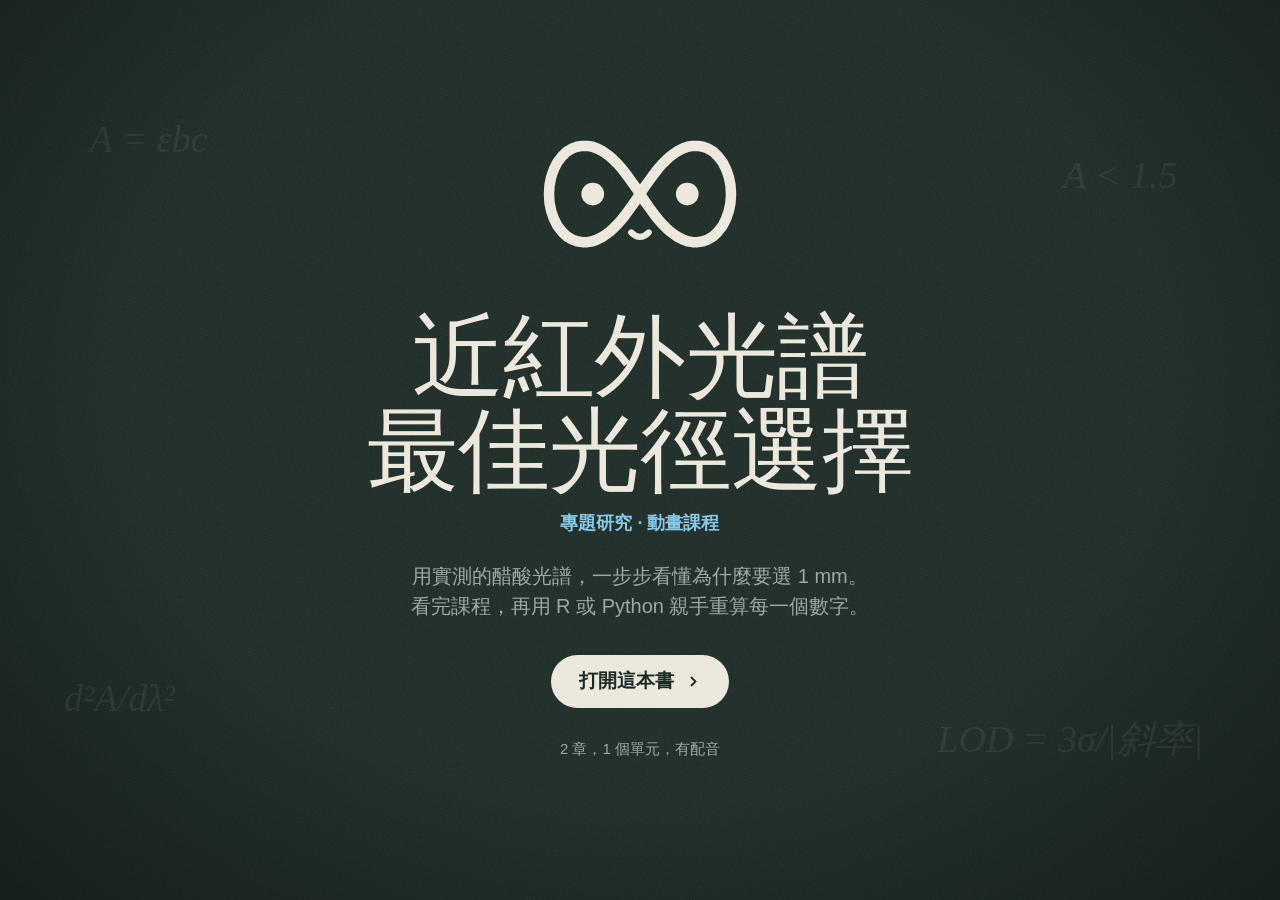
==== site/nir-pathlength/index.html @ 904d4ab3 "第 2 章：參考值與實驗設計（動畫課程、R 與 Jupyter/Colab 練習、講義） Co-Authored-By: Claude Opus 5.5 <noreply@anthropic.com>" ====
<!doctype html>
<html lang="zh-Hant">
<head>
<meta charset="utf-8">
<meta name="viewport" content="width=device-width, initial-scale=1">
<title>近紅外光譜：最佳光徑選擇</title>
<meta name="description" content="用醋酸的近紅外光譜，學會選擇最佳光徑：飽和、二階導數、線性回歸、LOD 與留一交叉驗證。">
<link rel="icon" href="data:image/svg+xml,%3Csvg xmlns='http://www.w3.org/2000/svg' viewBox='0 0 64 64'%3E%3Crect width='64' height='64' rx='14' fill='%231d2b27'/%3E%3Ctext x='32' y='45' text-anchor='middle' font-size='48' fill='%23f0b45a'%3E∞%3C/text%3E%3C/svg%3E">
<link rel="stylesheet" href="lib/units.css">
<link rel="stylesheet" href="lib/contents.css">
<script src="lib/units.js"></script>
<script src="lib/contents.js"></script>
<script src="unit-art.js"></script>
<script src="lib/zh-hant-contents.js"></script>
<!-- <script src="refs.js"></script>  a book that cites works: its reference list, built by the skill's scripts/refs.py -->
<link rel="expect" href="#ch01" blocking="render">
<!-- The book's own look, if it differs from the chalkboard: override the tokens of lib/contents.css here. A light look
     sets them all, since the chapter cards (--panel) and their text (--chalk, --dim) change together, and replaces the
     chalkboard's dark vignette (body::before); the notebook books' cover (site/physics-notebook/) draws lined paper there:
<style>
:root { --page: #d9d3c4; --board: #fcfaf3; --panel: #fffdf8; --edge: #d4ccb8;
  --chalk: #26241f; --dim: #6c665a; --faint: #a39b8a; --task: #c4327a; --quiz: #2a7dbb; --good: #2f8a54;
  --top-bg: rgba(252, 250, 243, .9); --top-line: #ddd5c3; --lift: rgba(60, 50, 30, .18); color-scheme: light; }
body::before { background: none; }
</style> -->
</head>
<body>
<section id="cover">
  <div class="chalk" aria-hidden="true"><!-- a few faint formulas or phrases from the book, drawn in chalk -->
    <span style="left:7%;top:13%;--d:1.6">A = εbc</span>
    <span style="right:8%;top:17%;--d:1.9">A &lt; 1.5</span>
    <span style="left:5%;bottom:20%;--d:2.2">d²A/dλ²</span>
    <span style="right:6%;bottom:15%;--d:2.5">LOD = 3σ/|斜率|</span>
  </div>
  <svg class="mascot draw" id="guide" width="210" height="147" aria-hidden="true"></svg>
  <h1>近紅外光譜<br>最佳光徑選擇</h1>
  <p class="kicker">專題研究 · 動畫課程</p>
  <p class="lede">用實測的醋酸光譜，一步步看懂為什麼要選 1 mm。看完課程，再用 R 或 Python 親手重算每一個數字。</p>
  <div class="acts">
    <a class="btn go" href="#contents" data-t="open">Open the book<svg viewBox="0 0 16 16" aria-hidden="true"><path d="M6 2.5 11.5 8 6 13.5 4.6 12.1 8.7 8 4.6 3.9z"/></svg></a>
    <a class="btn quiet" id="resume" hidden></a>
  </div>
  <p class="meta" id="meta"></p>
</section>

<main id="contents">
  <header class="top">
    <a class="home" href="#book" aria-label="Back to the cover" data-t-label="toCover"><svg class="mascot" id="guideSmall" width="52" height="36" aria-hidden="true"></svg><strong>近紅外光譜：最佳光徑選擇</strong></a>
    <span class="prog" id="prog"></span>
  </header>
  <div id="units"></div>
  <p class="refs-more" id="refsMore" hidden><a href="#references"><b data-t="references">References</b><span id="refsCount"></span><i data-t="viewAll">View all →</i></a></p>
</main>

<main id="refpage" aria-labelledby="refsTitle">
  <header class="top">
    <a class="back" href="#contents" data-t="backToContents">← Contents</a>
    <span class="rp-book" id="rpBook"></span>
  </header>
  <section class="refs" id="references">
    <h1 id="refsTitle" tabindex="-1" data-t="references">References</h1>
    <p class="lead" data-t="refsLead">Every work cited in the lessons.</p>
    <ol id="refList"></ol>
  </section>
</main>

<script>
// Units and chapters are numbered in order from start (a book whose scope starts mid-way, e.g. at unit 3, chapter 9,
// keeps the original numbers). Add a chapter here when its lesson is ready.
Contents.book({
  start: { unit: 1, chapter: 1 },
  units: [   // [unit title, [[chapter title, minutes], ...]]
    ['光徑選擇', [['最佳光徑選擇', 9], ['參考值與實驗設計', 7]]],
  ],
  hues: ['#f4a48c', '#86c9e8', '#f3c95c', '#e8a0c8', '#8fd6b0', '#bba8ee', '#f0b45a'],   // one colour per unit, cycling
});
</script>
</body>
</html>
---- site/nir-pathlength/lib/units.css ----
/* The unit headers of a book's contents page, the same in every book: a strip of chalkboard per unit, with the unit's
   label and title and a sketch of its ideas (UNIT_ART, from the book's own unit-art.js) drawn in the unit colour --c.
   Markup and the scroll observer are in units.js. Uses the contents page's --book, --ui, --chalk and --ease. */
.unit { position: relative; max-width: 1212px; margin: 0 auto; padding: 28px 16px 0; }
.unit h2 { position: relative; display: flex; flex-wrap: wrap; align-items: baseline; gap: 4px 14px; min-height: 168px; margin: 0 0 16px; padding-top: 130px; font: 500 28px/1.2 var(--book); }
.unit .grid { position: relative; }
.unit::before { content: ""; position: absolute; inset: 0 16px auto; height: 208px; border-radius: 22px; pointer-events: none;
  background: radial-gradient(ellipse 46% 90% at 74% 55%, color-mix(in srgb, var(--c) 11%, transparent), transparent 70%); }
.unit-art { position: absolute; top: 20px; inset-inline-end: 28px; width: min(580px, 56%); height: auto; overflow: visible; pointer-events: none;
  color: var(--c); fill: none; stroke: currentColor; stroke-width: 2.6; stroke-linecap: round; stroke-linejoin: round; opacity: .78; }
.unit-art text { fill: currentColor; stroke: none; font-family: var(--book); font-style: italic; }
.unit-art .a { color: var(--chalk); opacity: .55; }
.unit-art .faint { opacity: .22; }
.unit-art .d { stroke-dasharray: 1 1; stroke-dashoffset: 1; }
.unit-art .t { opacity: 0; }
.seen .unit-art .d { animation: art-draw 1.1s cubic-bezier(.5, 0, .3, 1) forwards; animation-delay: calc(var(--k) * 55ms + 120ms); }
.seen .unit-art .t { animation: art-fade .6s ease-out forwards; animation-delay: calc(var(--k) * 55ms + 300ms); }
.seen .unit-art .a.t { animation-name: art-fade-a; }
@keyframes art-draw { to { stroke-dashoffset: 0; } }
@keyframes art-fade { to { opacity: 1; } }
@keyframes art-fade-a { to { opacity: .55; } }
/* After the drawing, each sketch keeps one small motion that belongs to its topic. */
.unit-art g { transform-box: fill-box; }
.seen .unit-art .swap-a { animation: swap-a 6s var(--ease) 2.4s infinite; }
.seen .unit-art .swap-b { animation: swap-b 6s var(--ease) 2.4s infinite; }
@keyframes swap-a { 0%, 30%, 100% { transform: none; } 45%, 80% { transform: translate(80px, 0); } 37% { transform: translate(40px, -30px); } 88% { transform: translate(40px, 30px); } }
@keyframes swap-b { 0%, 30%, 100% { transform: none; } 45%, 80% { transform: translate(-80px, 0); } 37% { transform: translate(-40px, 30px); } 88% { transform: translate(-40px, -30px); } }
.seen .unit-art .step { animation: art-fade .6s ease-out forwards, step 4s ease-in-out infinite; animation-delay: calc(var(--k) * 55ms + 300ms), calc(var(--k) * 300ms + 2s); }
@keyframes step { 0%, 20%, 100% { fill-opacity: 1; } 10% { fill-opacity: .3; } }
.unit-art .hop, .unit-art .ride { offset-rotate: 0deg; }
.seen .unit-art .hop { animation: art-fade .4s ease-out 2s forwards, along 3.4s linear 2s infinite; }
.unit-art .orbit { offset-rotate: 0deg; }
.seen .unit-art .orbit { animation: art-fade .4s ease-out 2s forwards, along 9s linear 2s infinite; }
.seen .unit-art .ride { animation: art-fade .4s ease-out 2s forwards, along 4s ease-in-out 2s infinite alternate; }
@keyframes along { from { offset-distance: 0%; } to { offset-distance: 100%; } }
.unit-art .pie { stroke: currentColor; stroke-linecap: butt; stroke-dasharray: 0 100; }
.seen .unit-art .pie { animation: art-fade .4s ease-out 1.6s forwards, pie 5s var(--ease) 1.6s infinite; }
@keyframes pie { 0% { stroke-dasharray: 0 100; } 35%, 85% { stroke-dasharray: 25 100; } 100% { stroke-dasharray: 0 100; } }
.seen .unit-art .tilt { transform-box: view-box; transform-origin: 300px 72px; animation: tilt 4.8s ease-in-out 2s infinite; }
@keyframes tilt { 0%, 100% { transform: rotate(0); } 30% { transform: rotate(-4deg); } 60% { transform: rotate(2deg); } }
.seen .unit-art .spin { transform-box: view-box; transform-origin: 320px 95px; animation: spin 5s cubic-bezier(.2, .7, .2, 1) 2s infinite; }
@keyframes spin { from { transform: rotate(0); } 70%, to { transform: rotate(1530deg); } }
.seen .unit-art .feed-in { animation: feed-in 4s ease-in-out 2s infinite; }
.seen .unit-art .feed-out { opacity: 0; animation: feed-out 4s ease-in-out 2s infinite; }
@keyframes feed-in { 0% { transform: none; opacity: 1; } 40% { transform: translate(100px, 0); opacity: 0; } 41%, 100% { transform: none; opacity: 0; } 95% { opacity: 1; } }
@keyframes feed-out { 0%, 45% { transform: translate(-40px, 0); opacity: 0; } 70%, 90% { transform: none; opacity: 1; } 100% { opacity: 0; } }
.unit-art .cell { opacity: .25; }
.seen .unit-art .cell { animation: cell 5s ease-in-out infinite; animation-delay: calc(var(--j) * .5s + 2s); }
@keyframes cell { 0%, 100% { opacity: .25; } 15%, 60% { opacity: 1; } }
.unit-art .cut, .unit-art .shade { opacity: 0; }
.seen .unit-art .cut { animation: cut 4s ease-in-out 2s infinite; }
@keyframes cut { 0%, 100% { opacity: 0; } 30%, 70% { opacity: .5; } }
.seen .unit-art .shade { animation: shade 1s ease-out 1.6s forwards; }
@keyframes shade { to { opacity: .14; } }
.seen .unit-art .diag { animation: art-draw 1.1s cubic-bezier(.5, 0, .3, 1) forwards, redraw 4s ease-in-out 2.5s infinite; }
@keyframes redraw { 0%, 15% { stroke-dashoffset: 1; } 50%, 100% { stroke-dashoffset: 0; } }
.seen .unit-art .root { animation: art-fade .4s ease-out 1.8s forwards, root 2.4s ease-in-out 2.2s infinite; }
@keyframes root { 0%, 100% { r: 7px; } 50% { r: 11px; } }
.seen .unit-art .breathe { transform-box: view-box; transform-origin: 380px 140px; animation: breathe 4s ease-in-out 2s infinite alternate; }
@keyframes breathe { from { transform: scaleY(1); } to { transform: scaleY(.35); } }
/* The label and the title share a line when they fit; a long title wraps below the label instead of running off. */
.unit h2 .title { min-width: 0; text-wrap: balance; }
.unit h2 .label { font: 600 16px var(--ui); color: var(--c); white-space: nowrap; }
/* Keep the sketches cheap: each is its own layer, so its loop repaints only itself, and loops pause while their unit is
   off screen or under the sticky bar (units.js toggles .live), so the bar's blur is not redrawn every frame. */
.unit-art { will-change: transform; contain: layout style; }
.unit:not(.live) .unit-art, .unit:not(.live) .unit-art * { animation-play-state: paused; }
@media (max-width: 560px) {
  .unit-art { width: calc(100% - 32px); inset-inline-end: 16px; opacity: .32; }
  .unit h2 { min-height: 0; padding-top: 104px; font-size: 24px; }
}
@media (prefers-reduced-motion: reduce) {
  .unit-art * { animation: none !important; }
  .unit-art .d { stroke-dashoffset: 0; }
  .unit-art .t, .unit-art .cell { opacity: 1; }
  .unit-art .a.t { opacity: .55; }
  .unit-art .shade { opacity: .14; }
  .unit-art .pie { stroke-dasharray: 25 100; }
}
---- site/nir-pathlength/lib/contents.css ----
/* The book's cover and contents (index.html): the chalkboard look, the cover, the guide, the chapter grid and the
   page-to-page motion. A book's own <style> after this file sets its theme: the colour and font tokens below, and the
   few rules a theme redraws (e.g. body::before for the paper). */
:root {
  --page: #0f1613; --board: #1d2b27; --panel: #22322d; --edge: #3a5047;
  --chalk: #ece8dc; --dim: #9aaba3; --faint: #5d7068; --task: #f0b45a; --quiz: #86c9e8; --good: #8fd6b0;
  --ui: "Avenir Next", "Segoe UI", "Helvetica Neue", Arial, sans-serif;
  --book: "Iowan Old Style", Palatino, Georgia, serif;
  --ease: cubic-bezier(.2, .8, .2, 1);
  --top-bg: rgba(22, 33, 29, .86); --top-line: #2a3b35;   /* the sticky contents header */
  --lift: rgba(0, 0, 0, .3);                                /* a card's shadow on hover */
  color-scheme: dark;
}
* { box-sizing: border-box; }
html { scroll-padding-top: 90px; }
html, body { overflow-x: clip; }
body { margin: 0; min-height: 100svh; background: var(--board); color: var(--chalk); font: 18px/1.5 var(--ui); }
/* Chalkboard: the same grain and vignette as the lesson stage. */
body::before { content: ""; position: fixed; inset: 0; z-index: -1; pointer-events: none;
  background: radial-gradient(ellipse at 50% 42%, transparent 55%, rgba(0, 0, 0, .38)),
    url("data:image/svg+xml,%3Csvg xmlns='http://www.w3.org/2000/svg' width='240' height='240'%3E%3Cfilter id='g'%3E%3CfeTurbulence type='fractalNoise' baseFrequency='.85' numOctaves='2' seed='7'/%3E%3CfeColorMatrix values='0 0 0 0 .92 0 0 0 0 .95 0 0 0 0 .9 0 0 0 .07 0'/%3E%3C/filter%3E%3Crect width='240' height='240' filter='url(%23g)'/%3E%3C/svg%3E"); }
a { color: inherit; }
a:focus-visible { outline: 3px solid var(--task); outline-offset: 3px; }
.kicker { margin: -6px 0 24px; font-size: 18px; font-weight: 600; color: var(--quiz); }   /* under the title, a subtitle */

/* ---------- cover ---------- */
#cover { position: relative; min-height: 100svh; display: flex; flex-direction: column; align-items: center; justify-content: center;
  padding: 48px 16px 64px; text-align: center; overflow: hidden; }
.open #cover, body:not(.open) #contents { display: none; }
/* #references is its own view: the full list, reached from one link at the end of the contents. */
body:not(.refsview) #refpage, .refsview #cover, .refsview #contents { display: none; }
#cover > * { animation: rise .8s var(--ease) backwards; }
#cover .mascot { animation: none; margin-bottom: 26px; view-transition-name: guide; }
#cover h1 { animation-delay: 1s; }
#cover .kicker { animation-delay: 1.06s; }
#cover .lede { animation-delay: 1.12s; }
#cover .acts { animation-delay: 1.24s; }
#cover .meta { animation-delay: 1.36s; }
h1 { margin: 14px 0 18px; font: 500 clamp(44px, 8.4vw, 92px)/1.02 var(--book); letter-spacing: -.01em; view-transition-name: book; }
h1 i, .home strong i { font-style: normal; }   /* the whole title one face and one colour; <i> left in older covers */
.lede { max-width: 34em; margin: 0 0 34px; color: var(--dim); font-size: clamp(17px, 2.2vw, 20px); text-wrap: balance; }
.acts { display: flex; flex-wrap: wrap; gap: 12px; justify-content: center; }
.btn { display: inline-flex; align-items: center; gap: 12px; padding: 12px 28px; border-radius: 999px; font-weight: 600; font-size: 19px; text-decoration: none;
  transition: transform .25s var(--ease), background-color .25s, border-color .25s; }
.btn[hidden] { display: none; }
.btn:hover { transform: translateY(-2px); }
.btn.go { background: var(--chalk); color: var(--board); }
.btn.quiet { border: 1.5px solid var(--edge); color: var(--chalk); }
.btn.quiet:hover { border-color: var(--dim); }
.btn svg { width: 15px; height: 15px; fill: currentColor; }
.meta { margin: 30px 0 0; color: var(--dim); font-size: 15px; }   /* --faint read below 3:1 */
/* Faint chalk notes around the edges of the board. */
.chalk { position: absolute; inset: 0; z-index: -1; pointer-events: none; animation: none !important; }
.chalk span { position: absolute; font: italic 400 clamp(22px, 3vw, 38px) var(--book); color: var(--chalk); opacity: 0; white-space: nowrap;
  animation: chalk 1.6s ease-out forwards, drift 14s ease-in-out infinite alternate; animation-delay: calc(var(--d) * 1s), calc(var(--d) * 1s); }
@keyframes chalk { to { opacity: .075; } }
@keyframes drift { to { translate: 0 -10px; } }
@keyframes rise { from { opacity: 0; transform: translateY(16px); } }

/* ---------- the guide: an infinity sign whose loops are its eyes ---------- */
.mascot { display: block; overflow: visible; }
.mascot .mbody { transform-box: view-box; transform-origin: 60px 46px; animation: bob 3.4s ease-in-out infinite; }
.mascot .pupil { transform-box: fill-box; transform-origin: center; animation: blink 5s infinite; }
.mascot .joy { display: none; }
#cover:has(.go:hover, .go:focus-visible) .pupil { display: none; }
#cover:has(.go:hover, .go:focus-visible) .joy { display: inline; }
.draw .loop { stroke-dasharray: 1 1; animation: draw 1.3s cubic-bezier(.6, 0, .3, 1) .15s backwards; }
.draw .face { animation: pop .45s var(--ease) 1.25s backwards; }
@keyframes draw { from { stroke-dashoffset: 1; } }
@keyframes pop { from { opacity: 0; transform: scale(.6); } }
.draw .face { transform-box: view-box; transform-origin: 60px 44px; }
@keyframes bob { 50% { transform: translateY(-3px) rotate(-2deg); } }
@keyframes blink { 0%, 93%, 100% { transform: scaleY(1); } 96% { transform: scaleY(.1); } }

/* ---------- contents ---------- */
.top { position: sticky; top: 0; z-index: 2; display: flex; align-items: center; gap: 14px; padding: 12px max(16px, calc(50% - 590px));
  background: var(--top-bg); backdrop-filter: blur(10px); -webkit-backdrop-filter: blur(10px); border-bottom: 1px solid var(--top-line); }
.home { display: flex; align-items: center; gap: 12px; text-decoration: none; border-radius: 10px; }
.home .mascot { view-transition-name: guide; }
.home strong { font: 500 22px/1.1 var(--book); view-transition-name: book; }
.prog { margin-inline-start: auto; color: var(--dim); font-size: 15px; white-space: nowrap; }
.prog b { color: var(--good); font-weight: 600; }
main#contents { padding-bottom: 80px; }
.grid { display: grid; grid-template-columns: repeat(auto-fill, minmax(min(100%, 290px), 1fr)); gap: 12px; }
.ch { display: grid; grid-template-columns: auto minmax(0, 1fr); grid-template-rows: 1fr auto; column-gap: 16px; row-gap: 8px; min-height: 112px;
  padding: 16px 18px 14px 16px; border-radius: 16px; background: var(--panel); border: 1.5px solid var(--edge); border-inline-start: 6px solid var(--c);
  text-decoration: none; transition: transform .3s var(--ease), border-color .3s, box-shadow .3s; }
.ch:hover { transform: translateY(-3px); border-color: var(--c); box-shadow: 0 14px 34px var(--lift); }
.ch b { grid-row: span 2; min-width: 1.15em; font: 500 42px/1 var(--book); color: var(--c); font-variant-numeric: lining-nums tabular-nums; }
.ch span { font-size: 18px; line-height: 1.3; }
.ch small { color: var(--dim); font-size: 14px; }
.ch.done small::before { content: var(--done, "✓ Finished · "); color: var(--good); font-weight: 600; }
.ch.last small::after { content: var(--last, " · Last opened"); color: var(--quiz); }
.ch.here:focus-visible { outline-color: var(--c); }
.ch.here { animation: here 1.8s ease-out .3s; }
@keyframes here { 0% { box-shadow: 0 0 0 0 var(--c); } 25% { box-shadow: 0 0 0 5px var(--c); } 100% { box-shadow: 0 0 0 14px transparent; } }
/* ---------- references: every source the book cites, linked to its DOI or catalogue record ---------- */
.refs-more { max-width: 1212px; margin: 44px auto 0; padding: 0 16px; }
.refs-more[hidden] { display: none; }
.refs-more a { display: flex; flex-wrap: wrap; align-items: baseline; gap: 4px 14px; padding: 16px 20px; border-radius: 16px; background: var(--panel);
  border: 1.5px solid var(--edge); text-decoration: none; transition: border-color .3s; }
.refs-more a:hover { border-color: var(--dim); }
.refs-more b { font: 500 22px/1.2 var(--book); }
.refs-more span { color: var(--dim); font-size: 15px; }
.refs-more i { margin-inline-start: auto; font-style: normal; color: var(--quiz); font-weight: 600; font-size: 15px; }
#refpage { padding-bottom: 80px; }
.top .back { display: inline-flex; align-items: center; gap: 8px; padding: 6px 4px; font-weight: 600; text-decoration: none; color: var(--quiz); border-radius: 8px; }
.top .rp-book { margin-inline-start: auto; font: 500 18px/1.2 var(--book); color: var(--dim); }
.top .rp-book i { color: var(--task); }
.refs { max-width: 1212px; margin: 32px auto 0; padding: 0 16px; }
.refs h1 { margin: 0 0 8px; font: 500 clamp(32px, 5vw, 44px)/1.1 var(--book); view-transition-name: none; }
.refs .lead { margin: 0 0 26px; max-width: 46em; color: var(--dim); }
.refs ol { margin: 0; padding: 0; list-style: none; color: var(--dim); font-size: 16px; line-height: 1.5; }
.refs li { margin: 0 0 10px; padding-inline-start: 2em; text-indent: -2em; }
.refs a { color: var(--chalk); text-underline-offset: 3px; overflow-wrap: anywhere; }
.refs a:hover { color: var(--quiz); }
.stagger .top { animation: rise .6s var(--ease) backwards; }
.stagger .unit h2, .stagger .ch { animation: rise .6s var(--ease) backwards; animation-delay: calc(min(var(--i), 14) * 32ms + 80ms); }

/* ---------- page-to-page motion ---------- */
@view-transition { navigation: auto; }
/* Firefox flickers through view transitions (the header blinks for several frames): it switches without one, and the
   contents still rise in. -moz-orient exists only in Firefox. */
@supports (-moz-orient: inline) { @view-transition { navigation: none; } }
::view-transition-group(*) { animation-duration: .5s; animation-timing-function: var(--ease); }
::view-transition-old(lesson), ::view-transition-new(lesson) { height: 100%; object-fit: cover; }
::view-transition-old(lesson) { animation-duration: .18s; }
@media (max-width: 560px) {
  .home strong { font-size: 18px; }
  #contents .top { flex-wrap: wrap; gap: 8px 12px; }
  .ch { min-height: 0; }
  .chalk span:not(:nth-child(3), :nth-child(4), :nth-child(7)) { display: none; }
}
@media (prefers-reduced-motion: reduce) {
  *, *::before, ::view-transition-group(*), ::view-transition-old(*), ::view-transition-new(*) { animation: none !important; transition: none !important; }
  .chalk span { opacity: .075; }
}
/* Arabic (contents.js sets <html dir="rtl">): the layout follows through logical properties (border-inline-start, …).
   Letters join, so no letter spacing; the faces are each system's own, no font file is loaded. A book's own :root
   theme, after this file, still sets its faces (this rule has the same specificity as :root). */
:root:where(:lang(ar)) {
  --ui: "Segoe UI", "SF Arabic", "Geeza Pro", "Noto Sans Arabic", Tahoma, sans-serif;
  --book: "Noto Naskh Arabic", "Traditional Arabic", "Times New Roman", serif;
}
:root:lang(ar) :is(.kicker, .meta, h1, .unit h2 .label) { letter-spacing: 0; }
[dir="rtl"] .btn.go svg { transform: scaleX(-1); }   /* "open" points the way the page reads */
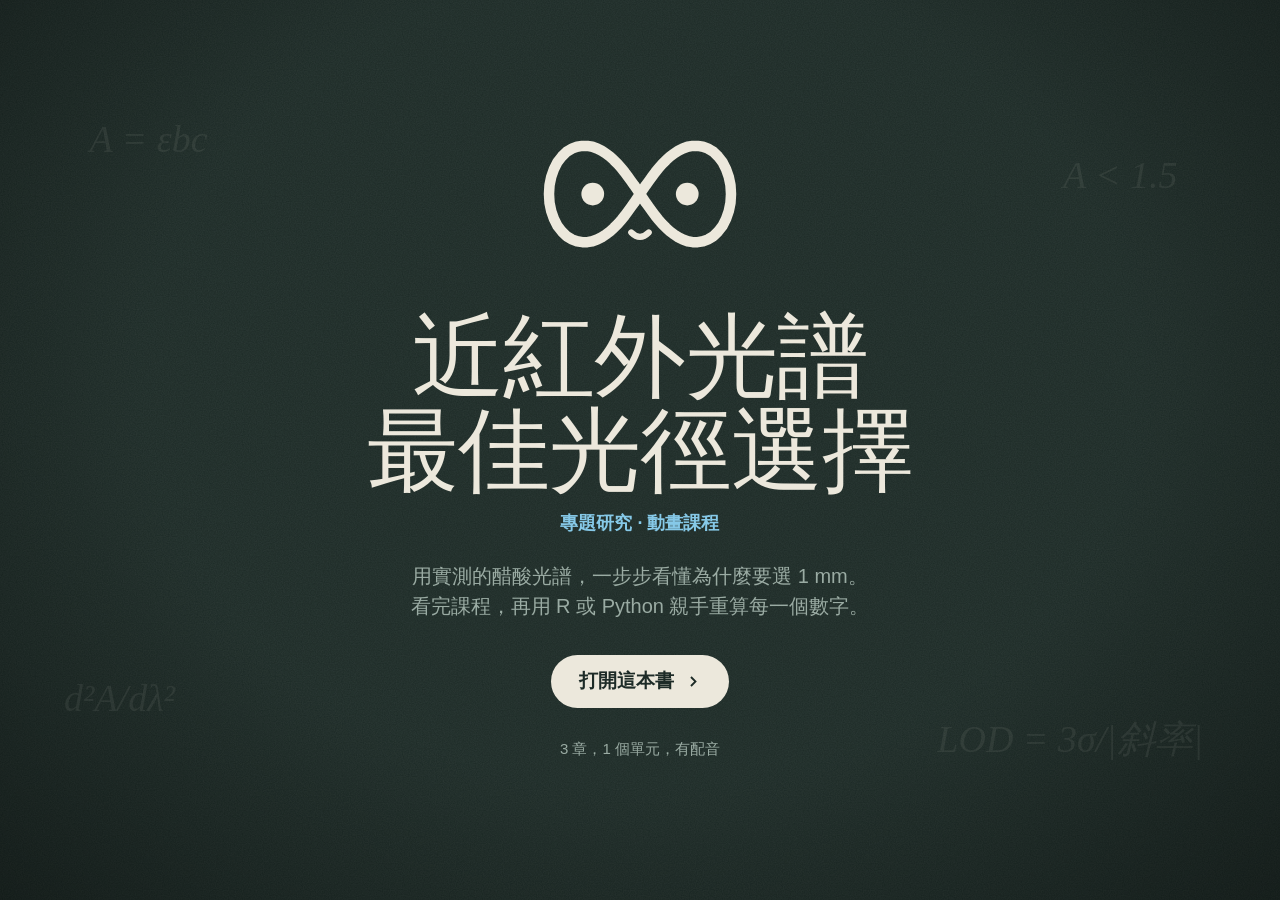
==== commit d966b4b2: "Add chapter 3: wavelength-selection pitfall (lesson, narration, R/Jupyter/Colab exercises) Co-Author" ====
--- a/site/nir-pathlength/index.html
+++ b/site/nir-pathlength/index.html
@@ -70,7 +70,7 @@
 Contents.book({
   start: { unit: 1, chapter: 1 },
   units: [   // [unit title, [[chapter title, minutes], ...]]
-    ['光徑選擇', [['最佳光徑選擇', 9], ['參考值與實驗設計', 7]]],
+    ['光徑選擇', [['最佳光徑選擇', 9], ['參考值與實驗設計', 7], ['波長挑選的陷阱', 7]]],
   ],
   hues: ['#f4a48c', '#86c9e8', '#f3c95c', '#e8a0c8', '#8fd6b0', '#bba8ee', '#f0b45a'],   // one colour per unit, cycling
 });
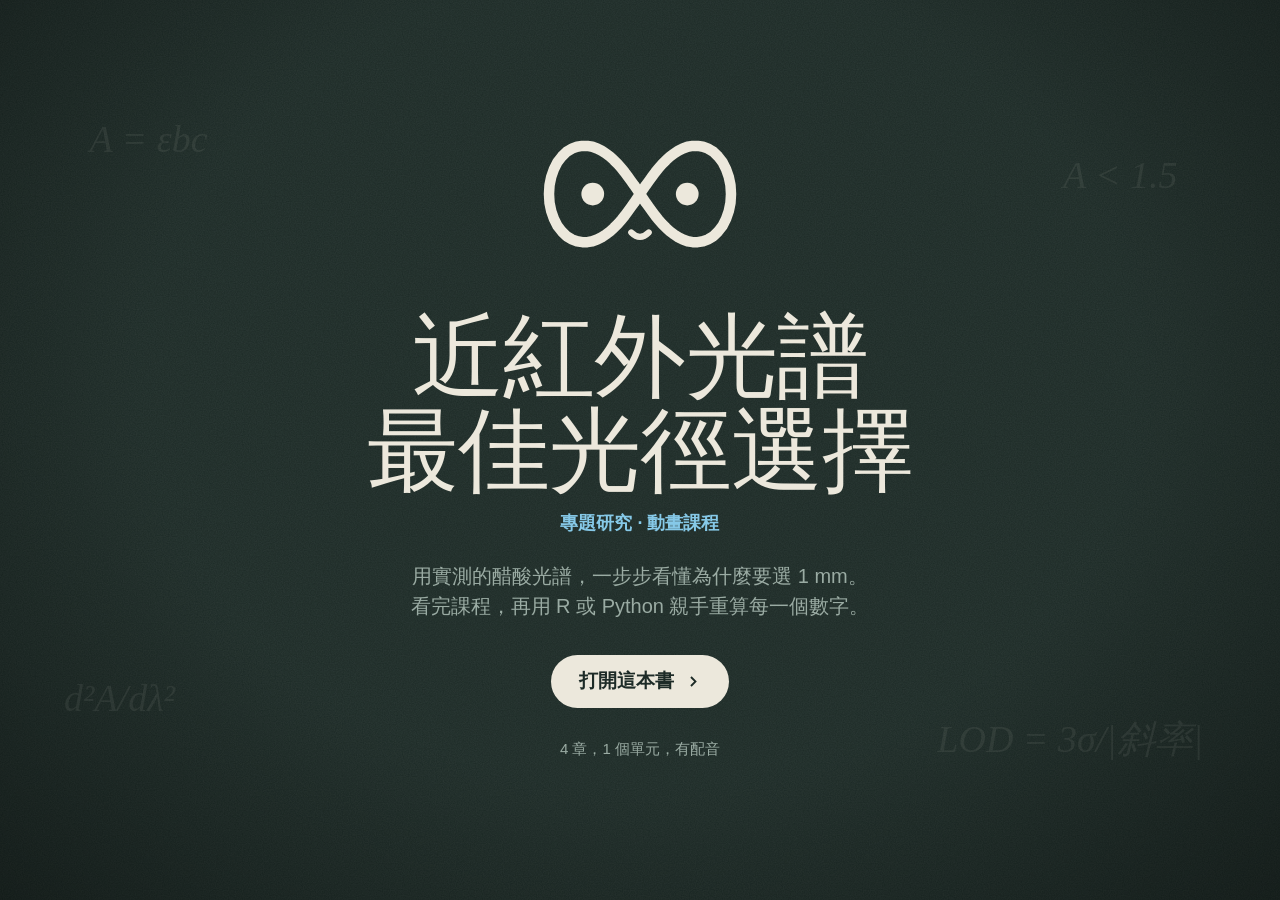
==== commit 63697442: "Add chapter 4: PCA and PLS with Orange workflow, R/Jupyter/Colab exercises Co-Authored-By: Claude Op" ====
--- a/site/nir-pathlength/index.html
+++ b/site/nir-pathlength/index.html
@@ -70,7 +70,7 @@
 Contents.book({
   start: { unit: 1, chapter: 1 },
   units: [   // [unit title, [[chapter title, minutes], ...]]
-    ['光徑選擇', [['最佳光徑選擇', 9], ['參考值與實驗設計', 7], ['波長挑選的陷阱', 7]]],
+    ['光徑選擇', [['最佳光徑選擇', 9], ['參考值與實驗設計', 7], ['波長挑選的陷阱', 7], ['PCA 與 PLS', 8]]],
   ],
   hues: ['#f4a48c', '#86c9e8', '#f3c95c', '#e8a0c8', '#8fd6b0', '#bba8ee', '#f0b45a'],   // one colour per unit, cycling
 });
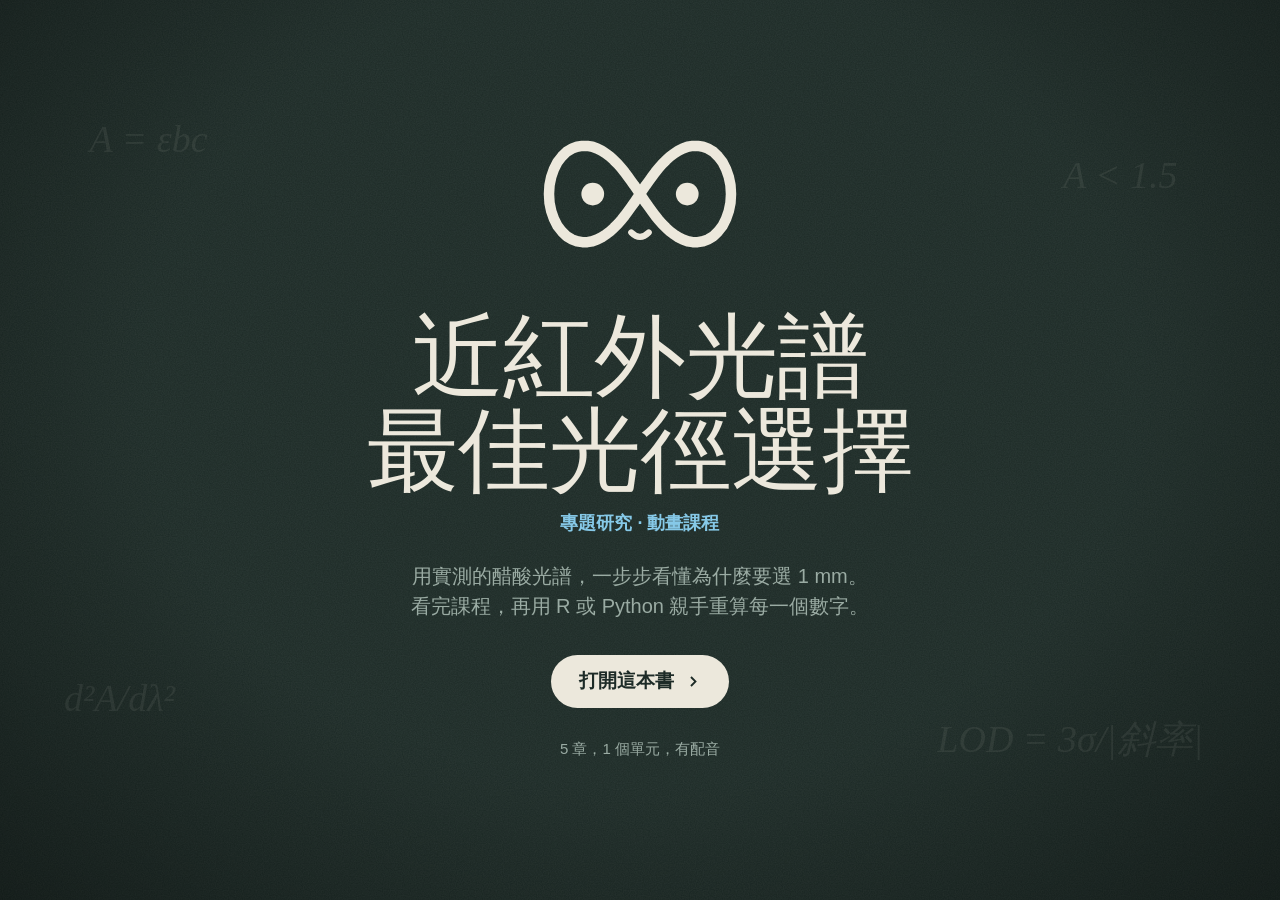
==== commit fc3a65b7: "Add chapter 5: prediction of unknown samples and uncertainty (lesson, exercises, Orange, portal, pac" ====
--- a/site/nir-pathlength/index.html
+++ b/site/nir-pathlength/index.html
@@ -70,7 +70,7 @@
 Contents.book({
   start: { unit: 1, chapter: 1 },
   units: [   // [unit title, [[chapter title, minutes], ...]]
-    ['光徑選擇', [['最佳光徑選擇', 9], ['參考值與實驗設計', 7], ['波長挑選的陷阱', 7], ['PCA 與 PLS', 8]]],
+    ['光徑選擇', [['最佳光徑選擇', 9], ['參考值與實驗設計', 7], ['波長挑選的陷阱', 7], ['PCA 與 PLS', 8], ['預測未知樣品與不確定度', 8]]],
   ],
   hues: ['#f4a48c', '#86c9e8', '#f3c95c', '#e8a0c8', '#8fd6b0', '#bba8ee', '#f0b45a'],   // one colour per unit, cycling
 });
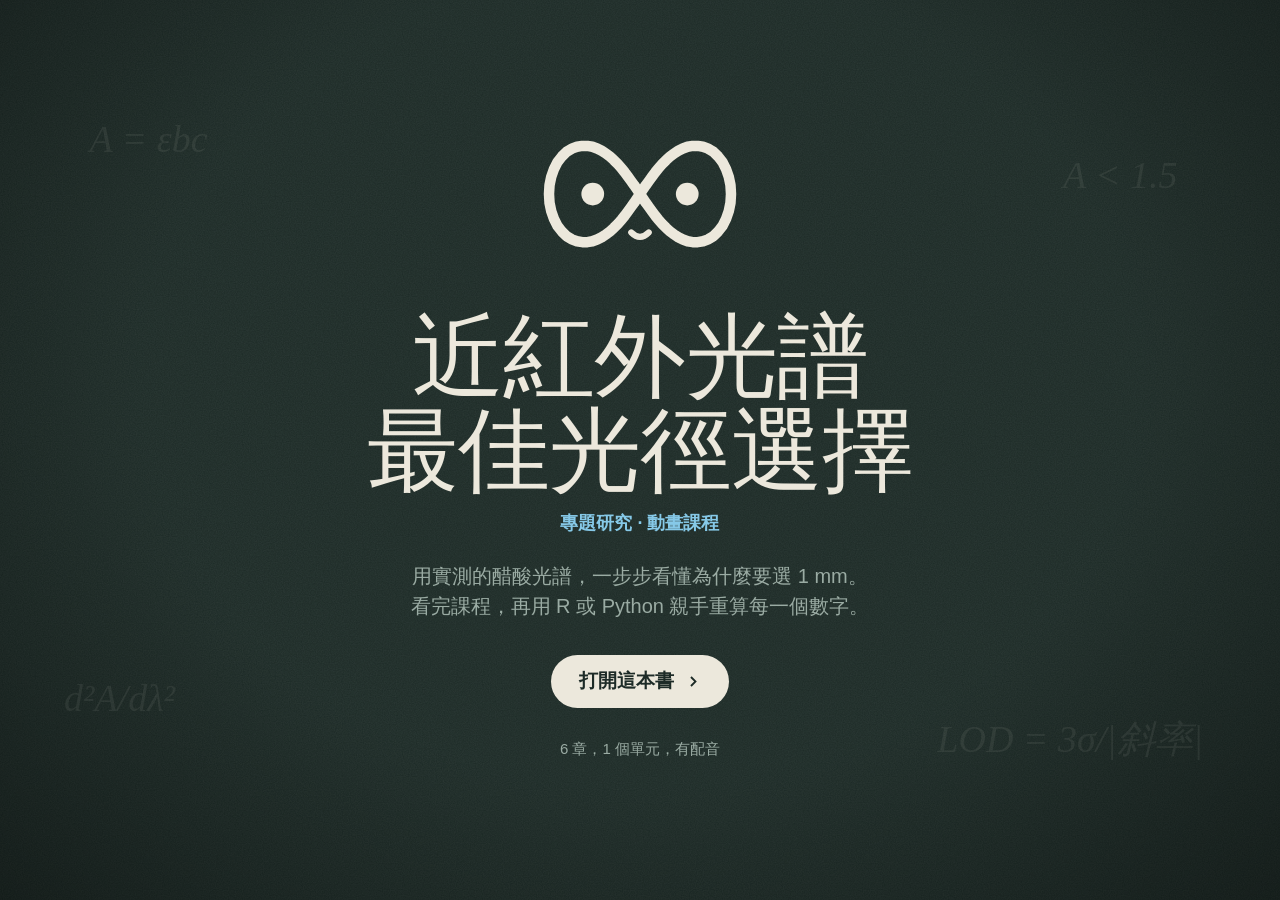
==== commit b8364983: "Add chapter 6: data quality and outliers (lesson, exercises, Orange, portal, pack) Co-Authored-By: C" ====
--- a/site/nir-pathlength/index.html
+++ b/site/nir-pathlength/index.html
@@ -70,7 +70,7 @@
 Contents.book({
   start: { unit: 1, chapter: 1 },
   units: [   // [unit title, [[chapter title, minutes], ...]]
-    ['光徑選擇', [['最佳光徑選擇', 9], ['參考值與實驗設計', 7], ['波長挑選的陷阱', 7], ['PCA 與 PLS', 8], ['預測未知樣品與不確定度', 8]]],
+    ['光徑選擇', [['最佳光徑選擇', 9], ['參考值與實驗設計', 7], ['波長挑選的陷阱', 7], ['PCA 與 PLS', 8], ['預測未知樣品與不確定度', 8], ['資料品質與離群值', 8]]],
   ],
   hues: ['#f4a48c', '#86c9e8', '#f3c95c', '#e8a0c8', '#8fd6b0', '#bba8ee', '#f0b45a'],   // one colour per unit, cycling
 });
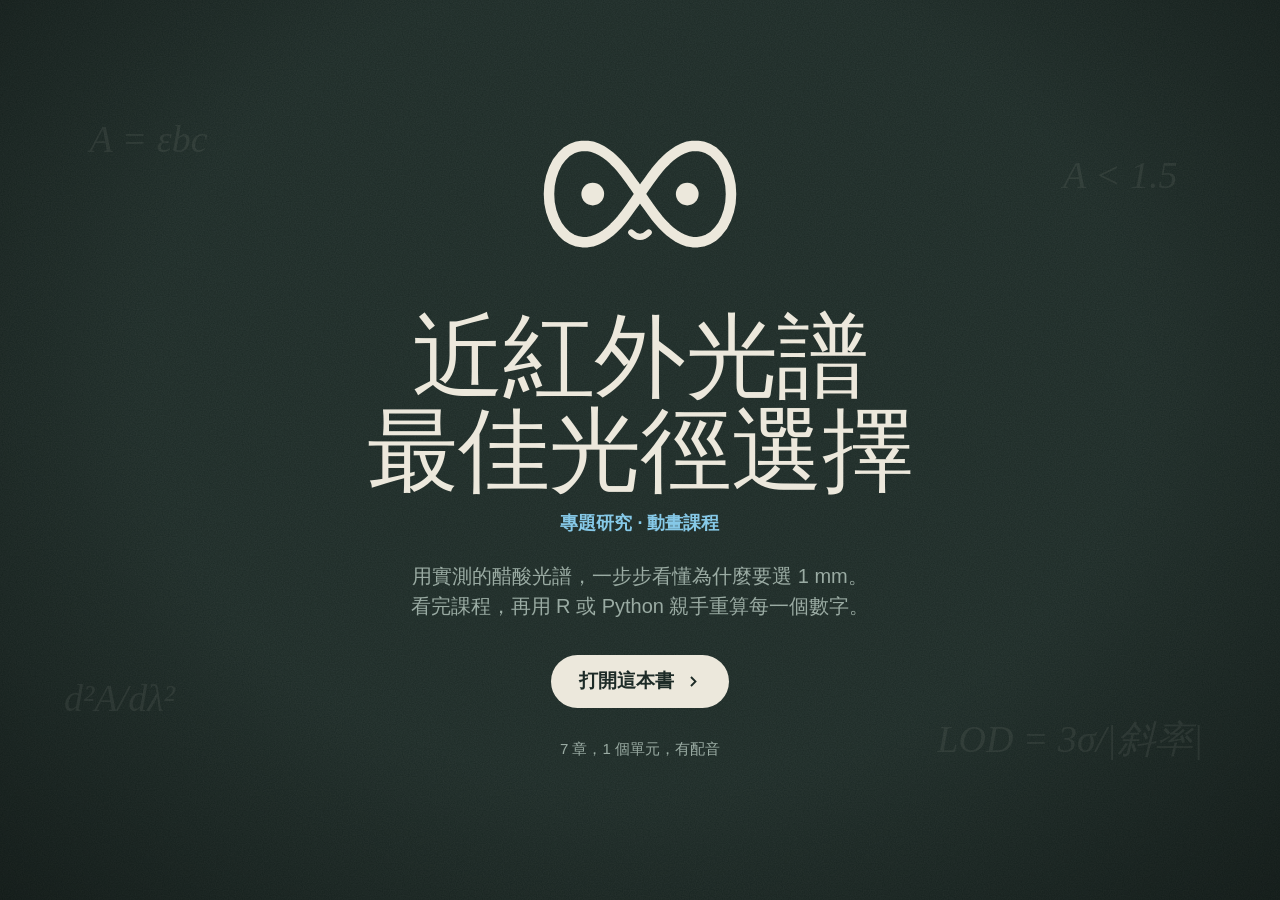
==== commit 49c32c19: "Add chapter 7: designing the next experiment (lesson, exercises, run sheet, Orange, portal, pack) Co" ====
--- a/site/nir-pathlength/index.html
+++ b/site/nir-pathlength/index.html
@@ -70,7 +70,7 @@
 Contents.book({
   start: { unit: 1, chapter: 1 },
   units: [   // [unit title, [[chapter title, minutes], ...]]
-    ['光徑選擇', [['最佳光徑選擇', 9], ['參考值與實驗設計', 7], ['波長挑選的陷阱', 7], ['PCA 與 PLS', 8], ['預測未知樣品與不確定度', 8], ['資料品質與離群值', 8]]],
+    ['光徑選擇', [['最佳光徑選擇', 9], ['參考值與實驗設計', 7], ['波長挑選的陷阱', 7], ['PCA 與 PLS', 8], ['預測未知樣品與不確定度', 8], ['資料品質與離群值', 8], ['設計下一次實驗', 8]]],
   ],
   hues: ['#f4a48c', '#86c9e8', '#f3c95c', '#e8a0c8', '#8fd6b0', '#bba8ee', '#f0b45a'],   // one colour per unit, cycling
 });
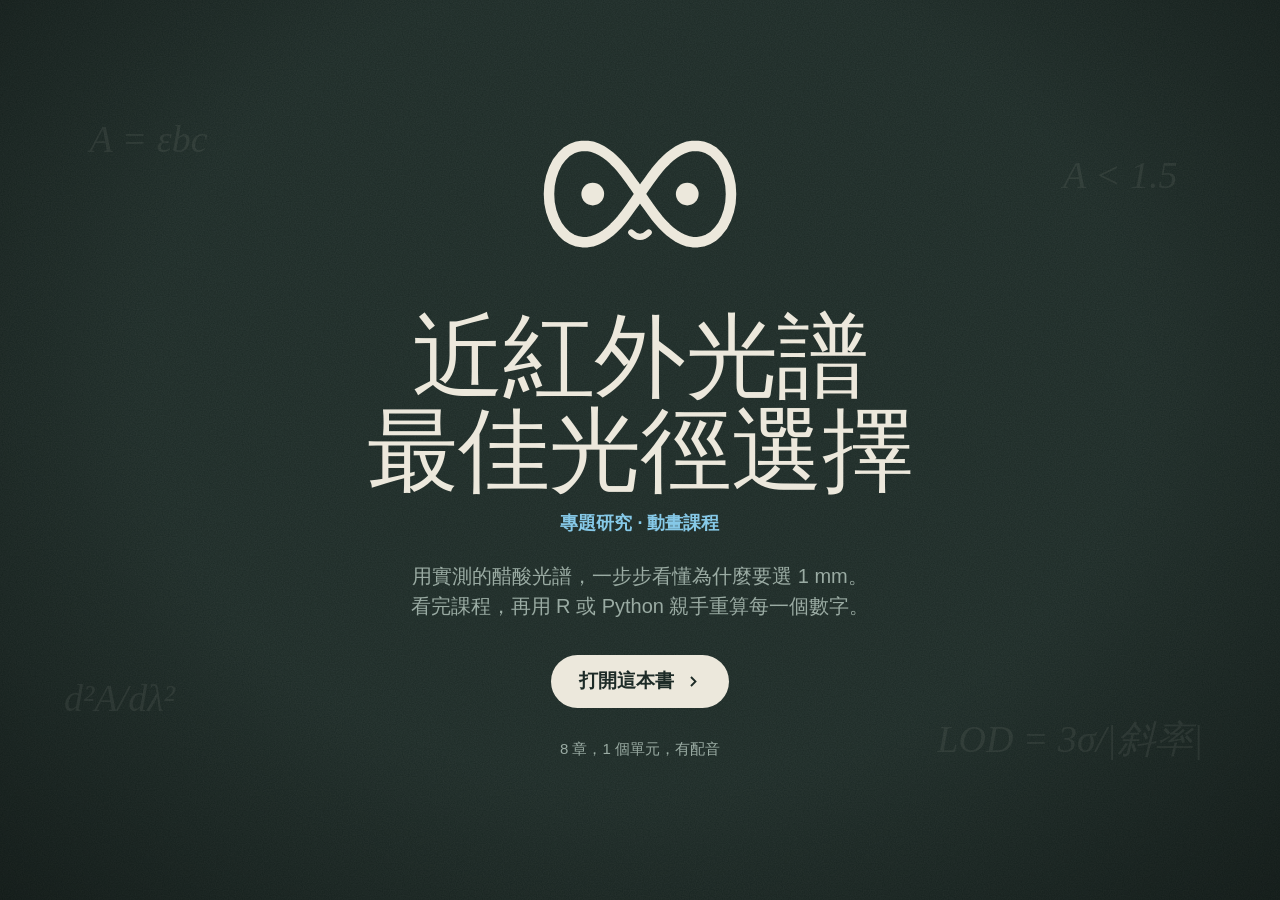
==== commit 95e8ac45: "Add chapter 8: reference-method errors (lesson, exercises, titration SOP and sheet, Orange, portal, " ====
--- a/site/nir-pathlength/index.html
+++ b/site/nir-pathlength/index.html
@@ -70,7 +70,7 @@
 Contents.book({
   start: { unit: 1, chapter: 1 },
   units: [   // [unit title, [[chapter title, minutes], ...]]
-    ['光徑選擇', [['最佳光徑選擇', 9], ['參考值與實驗設計', 7], ['波長挑選的陷阱', 7], ['PCA 與 PLS', 8], ['預測未知樣品與不確定度', 8], ['資料品質與離群值', 8], ['設計下一次實驗', 8]]],
+    ['光徑選擇', [['最佳光徑選擇', 9], ['參考值與實驗設計', 7], ['波長挑選的陷阱', 7], ['PCA 與 PLS', 8], ['預測未知樣品與不確定度', 8], ['資料品質與離群值', 8], ['設計下一次實驗', 8], ['參考方法的誤差', 7]]],
   ],
   hues: ['#f4a48c', '#86c9e8', '#f3c95c', '#e8a0c8', '#8fd6b0', '#bba8ee', '#f0b45a'],   // one colour per unit, cycling
 });
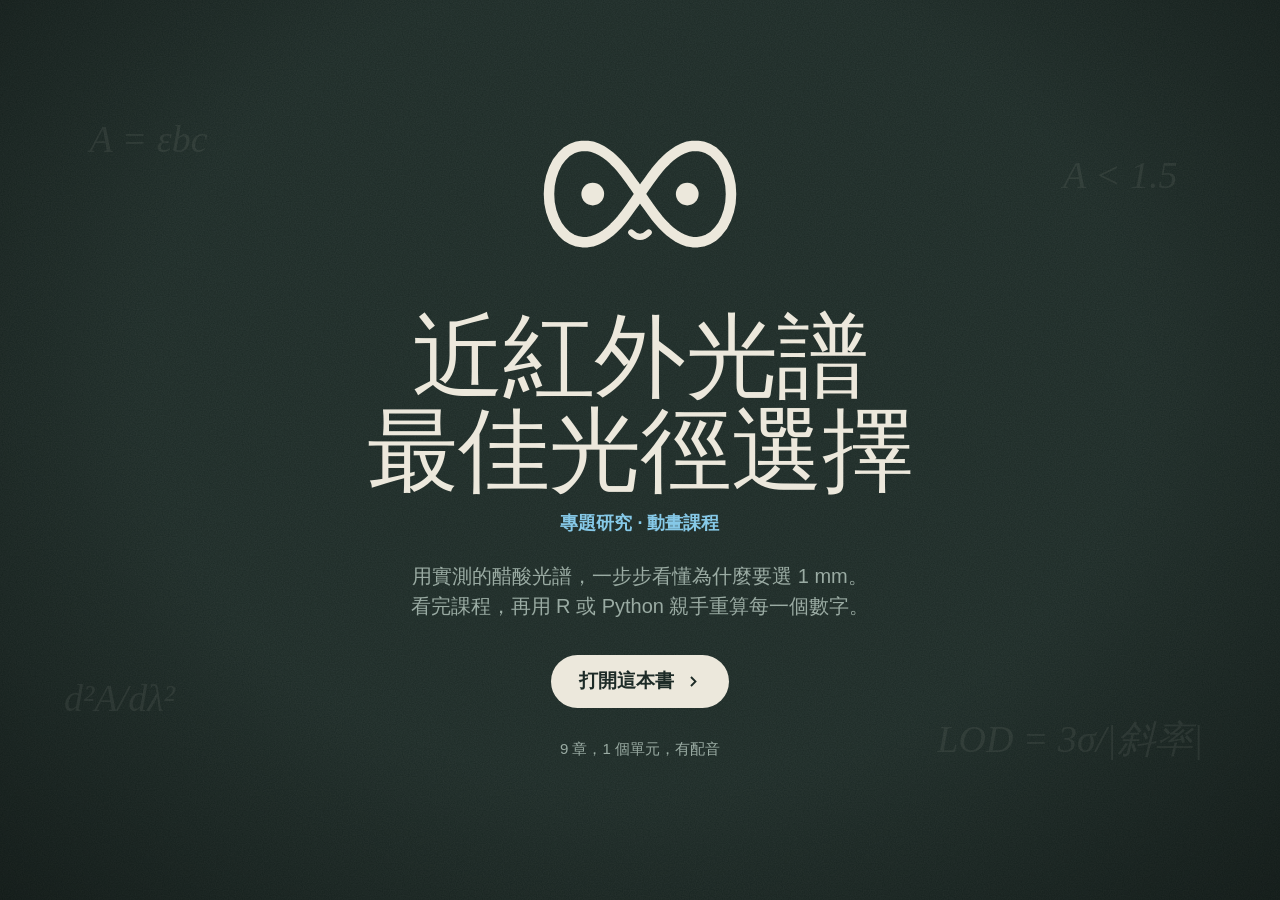
==== commit 6c273b95: "Add chapter 9: method validation report; add PAL-30S (11/17) and PAL-Easy ACID 181 model to chapter " ====
--- a/site/nir-pathlength/index.html
+++ b/site/nir-pathlength/index.html
@@ -70,7 +70,7 @@
 Contents.book({
   start: { unit: 1, chapter: 1 },
   units: [   // [unit title, [[chapter title, minutes], ...]]
-    ['光徑選擇', [['最佳光徑選擇', 9], ['參考值與實驗設計', 7], ['波長挑選的陷阱', 7], ['PCA 與 PLS', 8], ['預測未知樣品與不確定度', 8], ['資料品質與離群值', 8], ['設計下一次實驗', 8], ['參考方法的誤差', 7]]],
+    ['光徑選擇', [['最佳光徑選擇', 9], ['參考值與實驗設計', 7], ['波長挑選的陷阱', 7], ['PCA 與 PLS', 8], ['預測未知樣品與不確定度', 8], ['資料品質與離群值', 8], ['設計下一次實驗', 8], ['參考方法的誤差', 7], ['方法確效報告', 7]]],
   ],
   hues: ['#f4a48c', '#86c9e8', '#f3c95c', '#e8a0c8', '#8fd6b0', '#bba8ee', '#f0b45a'],   // one colour per unit, cycling
 });
